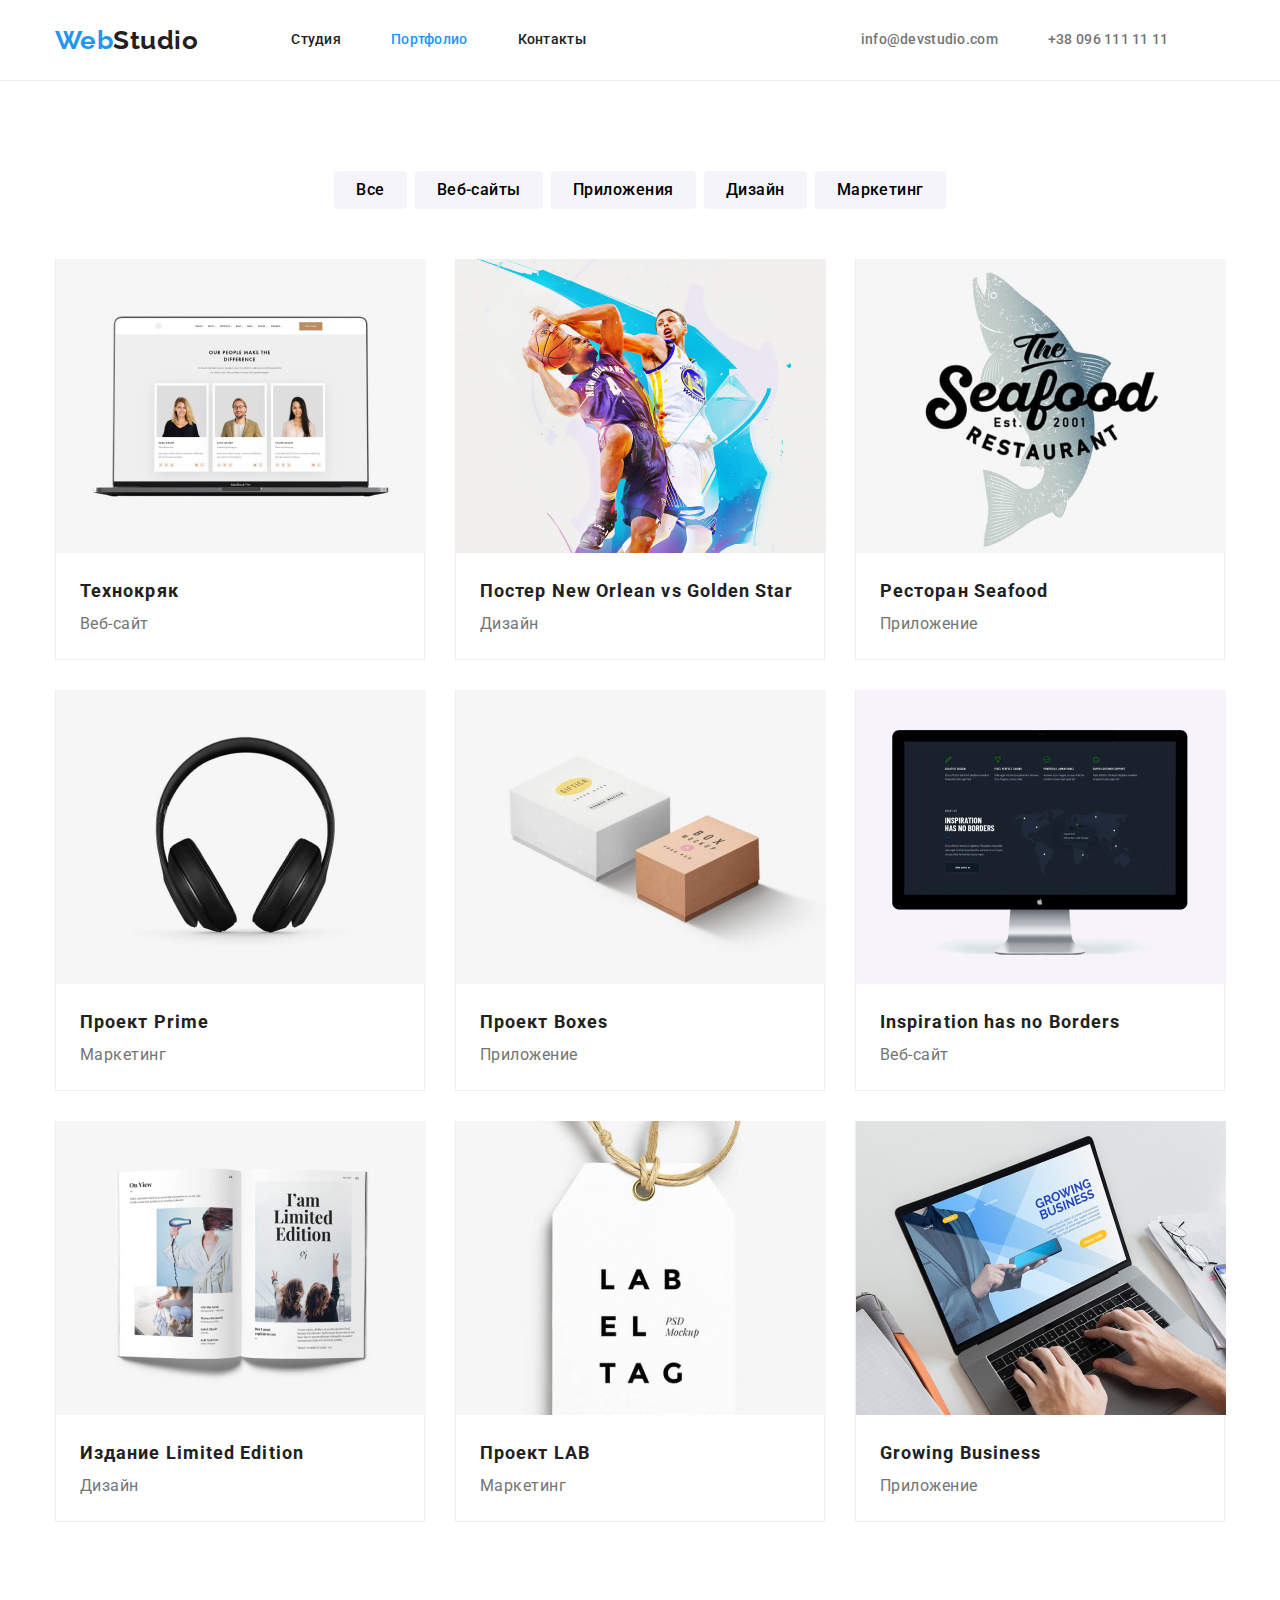
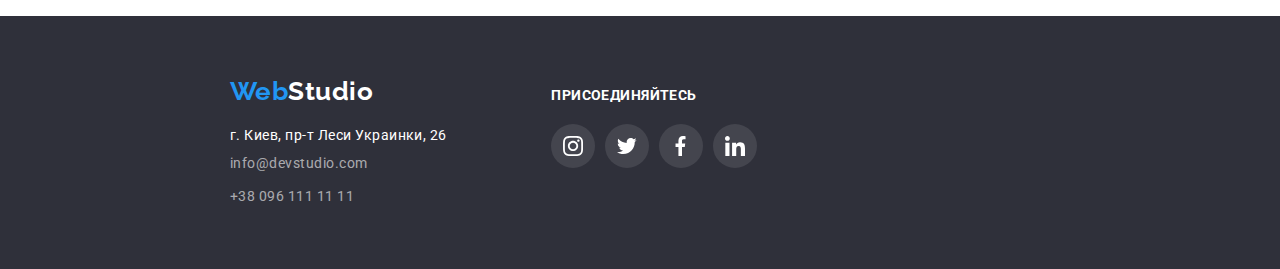
==== portfolio.html @ bd28117d "Revisions1" ====
<!DOCTYPE html>
<html lang="en">
<head>
    <meta charset="UTF-8">
    <meta name="viewport" content="width=device-width, initial-scale=1.0">
    <title>Document</title>
    <link rel="preconnect" href="https://fonts.gstatic.com">
    <link href="https://fonts.googleapis.com/css2?family=Raleway:wght@700&family=Roboto:wght@400;500;700;900&display=swap" rel="stylesheet">
    <link rel="stylesheet" href="./css/normalize.css">
    <link rel="stylesheet" href="./css/styles.css">
</head>
<body>
  <!--Шапка сайта-->
  <header>
    <div class="container header-block">
      <nav class="navigation">
        <a class="logo" href="./index.html"
          ><span class="accent">Web</span>Studio</a
        >
        <ul class="site-nav">
          <li><a class="link" href="./index.html">Студия</a></li>
          <li><a class="link current" href="./portfolio.html">Портфолио</a></li>
          <li><a class="link" href="">Контакты</a></li>
        </ul>
      </nav>
      <ul class="contacts">
        <li>
          <a class="info" href="mailto:info@devstudio.com"
            >info@devstudio.com</a
          >
        </li>
        <li>
          <a class="info" href="tel:+380961111111">+38 096 111 11 11</a>
        </li>
      </ul>
    </div>
  </header>
  <main>
    <section>
      <div class="container">
        <ul class="pfl-list">
            <li><button class="portfolio-button" type="button">Все</button></li>
            <li><button class="portfolio-button" type="button">Веб-сайты</button></li>
            <li><button class="portfolio-button" type="button">Приложения</button></li>
            <li><button class="portfolio-button" type="button">Дизайн</button></li>
            <li><button class="portfolio-button" type="button">Маркетинг</button></li>
        </ul>
        <ul class="gallery-list">
        <li class="gallery-item">
          <a class="pfl-link" href="">
              <img src="./images/img.jpg" alt="Ноутбук" width="370">
                <div class="description-box">
                  <h3 class="portf-title">Технокряк</h3>
                  <p class="portf-text">Веб-сайт</p>
                </div>
          </a>    
          </li>
          <li class="gallery-item">
            <a class="pfl-link" href="">
              <img src="./images/img (1).jpg" alt="Баскетболисты" width="370">
                <div class="description-box">
                  <h3 class="portf-title">Постер New Orlean vs Golden Star</h3>
                  <p class="portf-text">Дизайн</p>
                </div>
            </a>
          </li>
          <li class="gallery-item">
            <a class="pfl-link" href="">
              <img src="./images/img (2).jpg" alt="Ресторан морепродуктов" width="370">
                <div class="description-box">
                  <h3 class="portf-title">Ресторан Seafood</h3>
                  <p class="portf-text">Приложение</p>
                </div>
            </a>
          </li>
          <li class="gallery-item">
            <a class="pfl-link" href=""> 
              <img src="./images/img (3).jpg" alt="Наушники" width="370">
                <div class="description-box">
                  <h3 class="portf-title">Проект Prime</h3>
                  <p class="portf-text">Маркетинг</p>
                </div>
            </a>  
          </li>
          <li class="gallery-item">
            <a class="pfl-link" href="">          
              <img src="./images/img (4).jpg" alt="Коробки" width="370">
                <div class="description-box">
                  <h3 class="portf-title">Проект Boxes</h3>
                  <p class="portf-text">Приложение</p>
                </div>
            </a>
            </li> 
            <li class="gallery-item">
            <a class="pfl-link" href="">
              <img src="./images/img (5).jpg" alt="Монитор" width="370">
                <div class="description-box">
                  <h3 class="portf-title">Inspiration has no Borders</h3>
                  <p class="portf-text">Веб-сайт</p>
                </div>
            </a>
          </li>
        
          <li class="gallery-item">
            <a class="pfl-link" href="">
              <img src="./images/img (6).jpg" alt="Журнал" width="370">
                <div class="description-box">
                  <h3 class="portf-title">Издание Limited Edition</h3>
                  <p class="portf-text">Дизайн</p>
                </div>
            </a>
          </li>
          <li class="gallery-item">
            <a class="pfl-link" href="">
              <img src="./images/img (7).jpg" alt="Бирка" width="370">
                <div class="description-box">
                  <h3 class="portf-title">Проект LAB</h3>
                  <p class="portf-text">Маркетинг</p>
                </div>
            </a>
          </li>
          <li class="gallery-item">
            <a class="pfl-link" href="">
              <img src="./images/img (8).jpg" alt="Ноутбук" width="370">
                <div class="description-box">
                  <h3 class="portf-title">Growing Business</h3>
                  <p class="portf-text">Приложение</p>
                </div>
            </a>
          </li>
      </div>
      </ul>
    </section>
  </main>
  <footer>
    <div class="container footer-box">
      <a class="logo footer" href=""><span class="accent">Web</span>Studio
      </a>
      <address class="adress">г. Киев, пр-т Леси Украинки, 26</address>
      <ul class="footer-list">
        <li>
          <a class="info-links" href="mailto:info@devstudio.com"
            >info@devstudio.com</a
          >
        </li>
        <li>
          <a class="info-links" href="tel:+380961111111">+38 096 111 11 11</a>
        </li>
      </ul>
    </div>
    <div class="connect-box">
      <h3 class="connect-title">присоединяйтесь</h3>
        <div class="social-media-box">
          <ul class="social-media-list">
            <li class="social-media-item">
              <a class="social-media-link" href="">
                <svg class="social-media-icon" width="20" height="20">
                  <use href="./images/sprite.svg#icon-instagram">
                  </use>
                </svg>
              </a>
            </li>
            <li class="social-media-item">
              <a class="social-media-link" href="">
                <svg class="social-media-icon" width="20" height="20">
                  <use href="./images/sprite.svg#icon-twitter">
                  </use>
                </svg>
              </a>
            </li>
            <li class="social-media-item">
              <a class="social-media-link" href="">
                <svg class="social-media-icon" width="20" height="20">
                  <use href="./images/sprite.svg#icon-facebook">
                  </use>
                </svg>
              </a>
            </li>
            <li class="social-media-item">
              <a class="social-media-link" href="">
                <svg class="social-media-icon" width="20" height="20">
                  <use href="./images/sprite.svg#icon-linkedin">
                  </use>
              </svg>
              </a>
            </li>
          </ul>
        </div>
    </div>
  </footer>
</body>
</html>
---- css/styles.css ----
/*фоновый цвета*/
/*Цвет хедера #FFFFFF*/
/*Цвет героя цвет футера #2F303A*/
/*цвет секций #E5E5E5*/
/*цвет нашей команды #F5F4FA*/
/*первичный цвет текста #757575;*/
/*вторичный цвет текста  #212121; */
/*акцент #2196F3;*/
/* белый #FFFFFF*/
:root {
  --primary-text-color: #757575;
  --title-text-color: #212121;
  --accent-color: #2196F3;
  --primary-bg-color: #fff;
}
* {
  margin: 0;
  padding: 0;
  list-style: none;
}
h1,h2,h3,h4,h5,h6 {
  margin: 0;
  padding: 0;
}
ul {
  margin-block-start: 0em;
    margin-block-end: 0em;
    margin-inline-start: 0px;
    margin-inline-end: 0px;
    padding-inline-start: 0;
}
img {
  display: block;
}
body {
    font-family: Roboto, sans-serif;
    letter-spacing: 0.03em;
    font-weight: 400;

    background-color: var(--primary-bg-color);
    color: var(--primary-text-color);
  }
  header {
    background-color: var(--primary-bg-color);
    border-bottom: 1px solid #ECECEC;
  }
  /*------Container-----*/
  .container {
    width: 1200px;
    padding: 0 15px 0 15px;
    margin: 0 auto;
  }
  .header-block {
   display: flex;
   align-items: center;
   /* justify-content: space-between; */
  }
  .navigation {
    display: flex;
    align-items: center;
    height: inherit;
  }
  .site-nav {
    display: flex;
  }
  .contacts {
    margin-left: 275px;
    display: flex;
    align-items: center;
    justify-content: center;
  }

  .contacts li:last-child {
    margin-left: 50px;
  }
  .info {
    display: flex;
    align-items: center;
  }
  .info-span {
    padding-left: 10px;
  }
  /*Site nav*/
  .logo {
    margin-right: 93px;
    font-family: Raleway;
    font-weight: 700;
    text-decoration: none;
    font-size: 26px;
    line-height: 1.19;

    color: var(--title-text-color);
  }
  .logo .accent {
    color: var(--accent-color)
  }
  .site-nav li:not(:last-child) {
    margin-right: 50px;
  }
  .link {
    display: inline-block;
    padding-top: 32px;
    padding-bottom: 32px;
    font-weight: 500;
    font-size: 14px;
    line-height: 1.14;
    letter-spacing: 0.02em;
    text-decoration: none;

    color: var(--title-text-color);
  }
  .site-nav .link.current {
    color: var(--accent-color);
  }
  .contacts-box-icon:hover {
    fill: var(--accent-color); 
  }
  .site-nav .link:hover,
  .site-nav .link:focus,
  .contacts .info:hover,
  .contacts .info:focus {
    color: var(--accent-color);
  }
  .contacts .info {
    font-weight: 500;
    font-size: 14px;
    line-height: 1.14;
    letter-spacing: 0.02em;
    text-decoration: none;

    color: var(--primary-text-color);
  }
  /*Hero*/
  .hero {
    color: var(--primary-bg-color);
    /* background-color: #2F303A; */
    /* display: flex; */
    background-image:
    linear-gradient(rgba(47, 48, 58, 0.42),
    rgba(47, 48, 58, 0.42)), url(/images/fon.jpg);
    width: 1600px;
    height: 600px;
    margin-left: auto;
    margin-right: auto;
    background-repeat: no-repeat;
    background-position: center;
    background-size: cover;
    padding-top: 200px;
    padding-bottom: 200px;
    text-align: center;
  }
  .hero-title {
    margin: 0 auto;
    width: 696px;
    margin-bottom: 30px;

    font-weight: 900;
    font-size: 44px;
    line-height: 1.36;
    text-align: center;
    letter-spacing: 0.06em;
    text-transform: uppercase;
  }
  /*Button*/
  .hero-button {
    width: 200px;
    height: 50px;
    font-family: inherit;
    font-weight: 700;
    font-size: 16px;
    line-height: 1.88;
    border-radius: 4px;
    outline: none;
    border: none;
    cursor: pointer;
    color: var(--primary-bg-color);
    background-color: var(--accent-color);
  }
  .features-title {
    margin-top: 30px;
    margin-bottom: 10px;
    color: var(--title-text-color);
    font-weight: 700;
    font-size: 14px;
    line-height: 1.14;
    text-transform: uppercase;
  }
  .features-title-descriptions {
    color: var(--primary-text-color);
    font-weight: 400;
    font-size: 14px;
    line-height: 1.71;
  }
  /*Sections*/
  .visually-hidden {
    position: absolute;
    width: 1px;
    height: 1px;
    margin: -1px;
    padding: 0;
    overflow: hidden;
    border: 0;
    clip: rect(0 0 0 0);
}
/*_______Особенности_____*/
/* .icons-list {
  display: flex;
} */
.features-box {
  padding-top: 94px;
  padding-bottom: 94px;
}
  .features-list {
    display: flex;
    justify-content: space-between;
  }
  .features-item {
    width: 270px;
  }
  .features-img {
    display: flex;
    align-items: center;
    justify-content: center;
    width: 270px;
    height: 120px;
    border-radius: 4px;
    background: #F5F4FA;
  }
  .section {
    background-color: #fff;
  }
  .we-do-sec {
    padding-bottom: 94px;
  }
  .we-do-list {
    display: flex;
    justify-content: space-between;    
  }

  /* ___________Наша команда_____ */
  .section-title {
    margin-bottom: 50px;
    color: var(--title-text-color);
    font-weight: 700;
    font-size: 36px;
    line-height: 1.16;
    text-align: center;
  }

  .section-team {
    padding-top: 94px;
    padding-bottom: 50px;
    background-color: #F5F4FA;
  }
  .team-list {
    display: flex;
    justify-content: space-between;
  }
    .team-item {
      background: #FFFFFF;
      box-shadow: 0px 1px 3px rgba(0, 0, 0, 0.12), 0px 1px 1px rgba(0, 0, 0, 0.14), 0px 2px 1px rgba(0, 0, 0, 0.2);
      border-radius: 0px 0px 4px 4px;
    }
  .title {
    padding-bottom: 10px;
    color: var(--title-text-color);
    font-weight: 500;
    font-size: 16px;
    line-height: 1.18;
    text-align: center;
  }
  .text {
    padding-bottom: 16px;
    color: var(--title-text-color);
    font-weight: normal;
    font-size: 16px;
    line-height: 1.18;
    text-align: center;
  }
  .team-card {
    padding-top: 30px;
    padding-bottom: 30px;
    box-shadow: 0px 1px 3px rgba(0, 0, 0, 0.12), 0px 1px 1px rgba(0, 0, 0, 0.14), 0px 2px 1px rgba(0, 0, 0, 0.2);
    border-radius: 0px 0px 4px 4px;
  }
  .team-social-media-icon {
    fill: #AFB1B8;
  }
  .team-social-media-link:hover svg {
    fill: #FFFFFF;
  }
  /*_______Clients_____*/
  .clients-box {
    padding-top: 94px;
    padding-bottom: 94px;
  }
  .clients-item {
    width: 170px;
    height: 90px;
  }
  .clients-link {
    width: 100%;
    height: 100%;
    display: flex;
    align-items: center;
    justify-content: center;
    border: 1px solid #AFB1B8;
    box-sizing: border-box;
    border-radius: 4px;
  }
  .company-icon {
    fill: #AFB1B8;
  }
  .clients-link:hover {
    border-color: #2196F3;
  }
  .clients-item:hover svg {
    fill: #2196F3;
  }
  .clients-list {
    display: flex;
    justify-content: space-between;
  }
  /*Footer*/
  footer {
    display: flex;
    /* padding-top: 60px;
    padding-bottom: 60px; */
    background-color: #2F303A;
  }
  .connect-box {
    width: 206px;
  }
  .footer-box {
   width: min-content;
   margin: 60px 70px 60px 215px;
  }
  .social-media-list {
    display: flex;
    align-items: center;
    justify-content: center;
  }
  .social-media-item {
    /* width: 44px;
    height: 44px; */
  }
  .team-social-media-link:hover,
  .social-media-link:hover {
    background-color: #2196F3;
  }
  .team-social-media-link,
  .social-media-link {
    width: 44px;
    height: 44px;
    display: flex;
    align-items: center;
    justify-content: center;
    /* width: 100%;
    height: 100%; */
    border-radius: 50%;
    border: none;
    background-color: rgba(255, 255, 255, 0.1);
  }
  .social-media-icon {
    fill: #FFFFFF;
  }
  .social-media-list li:not(:last-child) {
    padding-right: 10px;
  }
  .connect-title {
  margin-top: 72px;
  margin-bottom: 20px;
  font-weight: 700;
  font-size: 14px;
  line-height: 1.14;
  letter-spacing: 0.03em;
  text-transform: uppercase;
  color: #FFFFFF
}
  .logo.footer {
    display: inline-block;
    margin-bottom: 20px;
    color: var(--primary-bg-color)
  }
  .adress {
    margin-bottom: 9px;
    font-weight: 400;
    font-size: 14px;
    line-height: 1.17;
    font-style: normal;
    color: #fff;
  }
  .info-links {
    text-decoration: none;
    font-weight: 400;
    font-size: 14px;
    line-height: 1.71;
    color: rgba(255, 255, 255, 0.6);
  }
  .footer-list li:not(:last-child) {
    margin-bottom: 9px;
  }
  /*Портфолио*/
  .portfolio-button {
    font-weight: 500;
    font-size: 16px;
    line-height: 1.62;
    text-align: center;
    border: none;
    cursor: pointer;
  }
  .pfl-list li:not(:last-child) {
    margin-right: 8px;
  }
  .link .portfolio-button-current {
    color: var(--primary-bg-color);
    background-color: var(--accent-color);
  }
  .pfl-list {
    display: flex;
    justify-content: center;
    padding-top: 90px;
    padding-bottom: 50px;
  }
  .portfolio-button {
    padding: 6px 22px 6px 22px;
    background: #F5F4FA;
    border-radius: 4px;
    font-weight: 500;
    font-size: 16px;
    line-height: 1.62;
    letter-spacing: 0.03em
  }
  .portfolio-button:hover,
  .portfolio-button:focus {
    background-color: var(--accent-color);
    color: var(--primary-bg-color);
  }
  .description-box {
    padding: 20px 24px 20px 24px;
  }
  .gallery-list {
    width: 1200px;
    display: flex;
    flex-wrap: wrap;
    /* justify-content: space-between; */
    margin-left: -30px;
    margin-top: -30px;
    margin-bottom: 94px;
    box-sizing: border-box;
  }
  .gallery-item {
    width: 370px;
    border: 1px solid #EEEEEE;
    border-top: none;
    margin-left: 30px;
    margin-top: 30px;
    box-sizing: border-box;
  }
  .gallery-item:hover,
  .gallery-item:focus {
    box-shadow: 0px 1px 1px rgba(0, 0, 0, 0.12),
    0px 4px 4px rgba(0, 0, 0, 0.06),
    1px 4px 6px rgba(0, 0, 0, 0.16);

  }
  .pfl-link {
    display: inline-block;
    text-decoration: none;
  }
  .portf-title {
    /* margin-top: 20px;
    margin-left: 24px;
    margin-bottom: 4px; */
    font-weight: bold;
    font-size: 18px;
    line-height: 2;
    letter-spacing: 0.06em;
    color: var(--title-text-color)
  }
  a {
  
  }
  .portf-text {
    /* margin-top: 4px;
    margin-left: 24px;
    margin-bottom: 20px; */
    font-weight: normal;
    font-size: 16px;
    line-height: 1.87;
    color: var(--primary-text-color)
  }
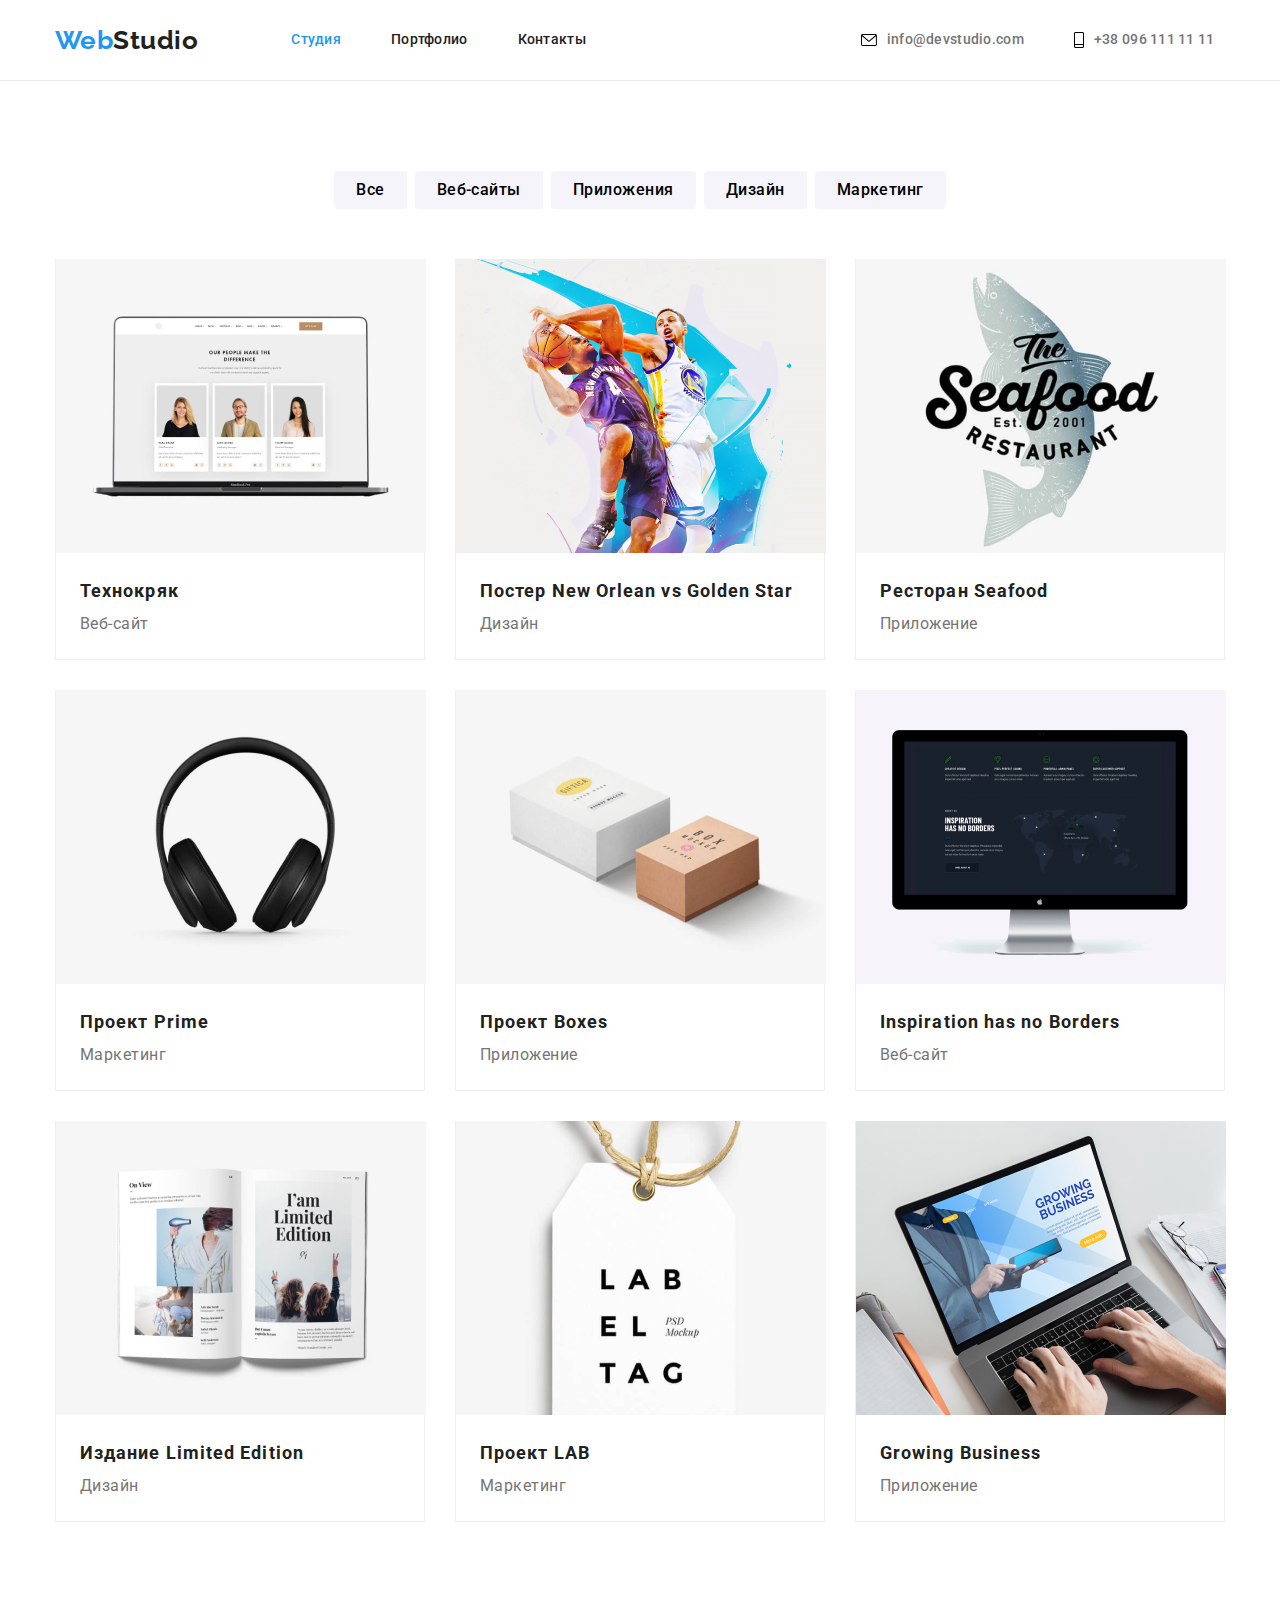
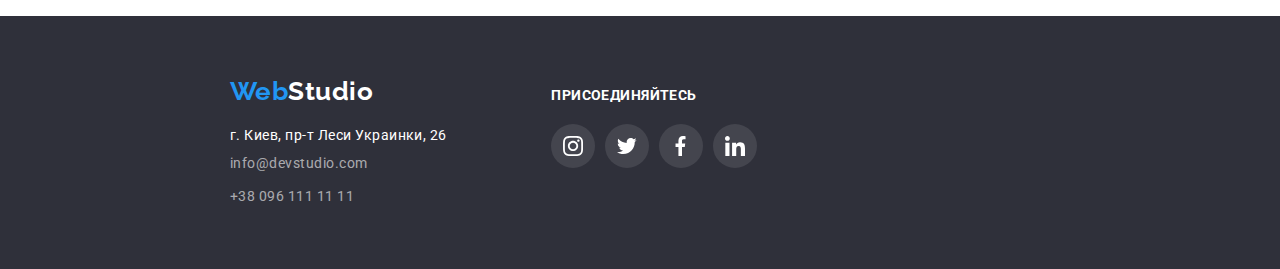
==== commit 203517c7: "Portfolio header update" ====
--- a/portfolio.html
+++ b/portfolio.html
@@ -18,19 +18,33 @@
           ><span class="accent">Web</span>Studio</a
         >
         <ul class="site-nav">
-          <li><a class="link" href="./index.html">Студия</a></li>
-          <li><a class="link current" href="./portfolio.html">Портфолио</a></li>
+          <li><a class="link current" href="">Студия</a></li>
+          <li><a class="link" href="./portfolio.html">Портфолио</a></li>
           <li><a class="link" href="">Контакты</a></li>
         </ul>
       </nav>
       <ul class="contacts">
         <li>
-          <a class="info" href="mailto:info@devstudio.com"
-            >info@devstudio.com</a
-          >
-        </li>
-        <li>
-          <a class="info" href="tel:+380961111111">+38 096 111 11 11</a>
+          <div class="contacts-box-icon">
+            <a class="info" href="mailto:info@devstudio.com">
+              <svg class="info-svg" width="16" height="12">
+                <use href="./images/sprite.svg#icon-envelope">
+                </use>
+              </svg>
+              <span class="info-span">info@devstudio.com</span>
+            </a>
+          </div>
+        </li>
+        <li>
+          <div class="contacts-box-icon">
+            <a class="info" href="tel:+380961111111">
+              <svg class="info-svg" width="10" height="16">
+                <use href="./images/sprite.svg#icon-phone">
+                </use>
+              </svg>
+              <span class="info-span">+38 096 111 11 11</span>
+            </a>
+          </div>
         </li>
       </ul>
     </div>
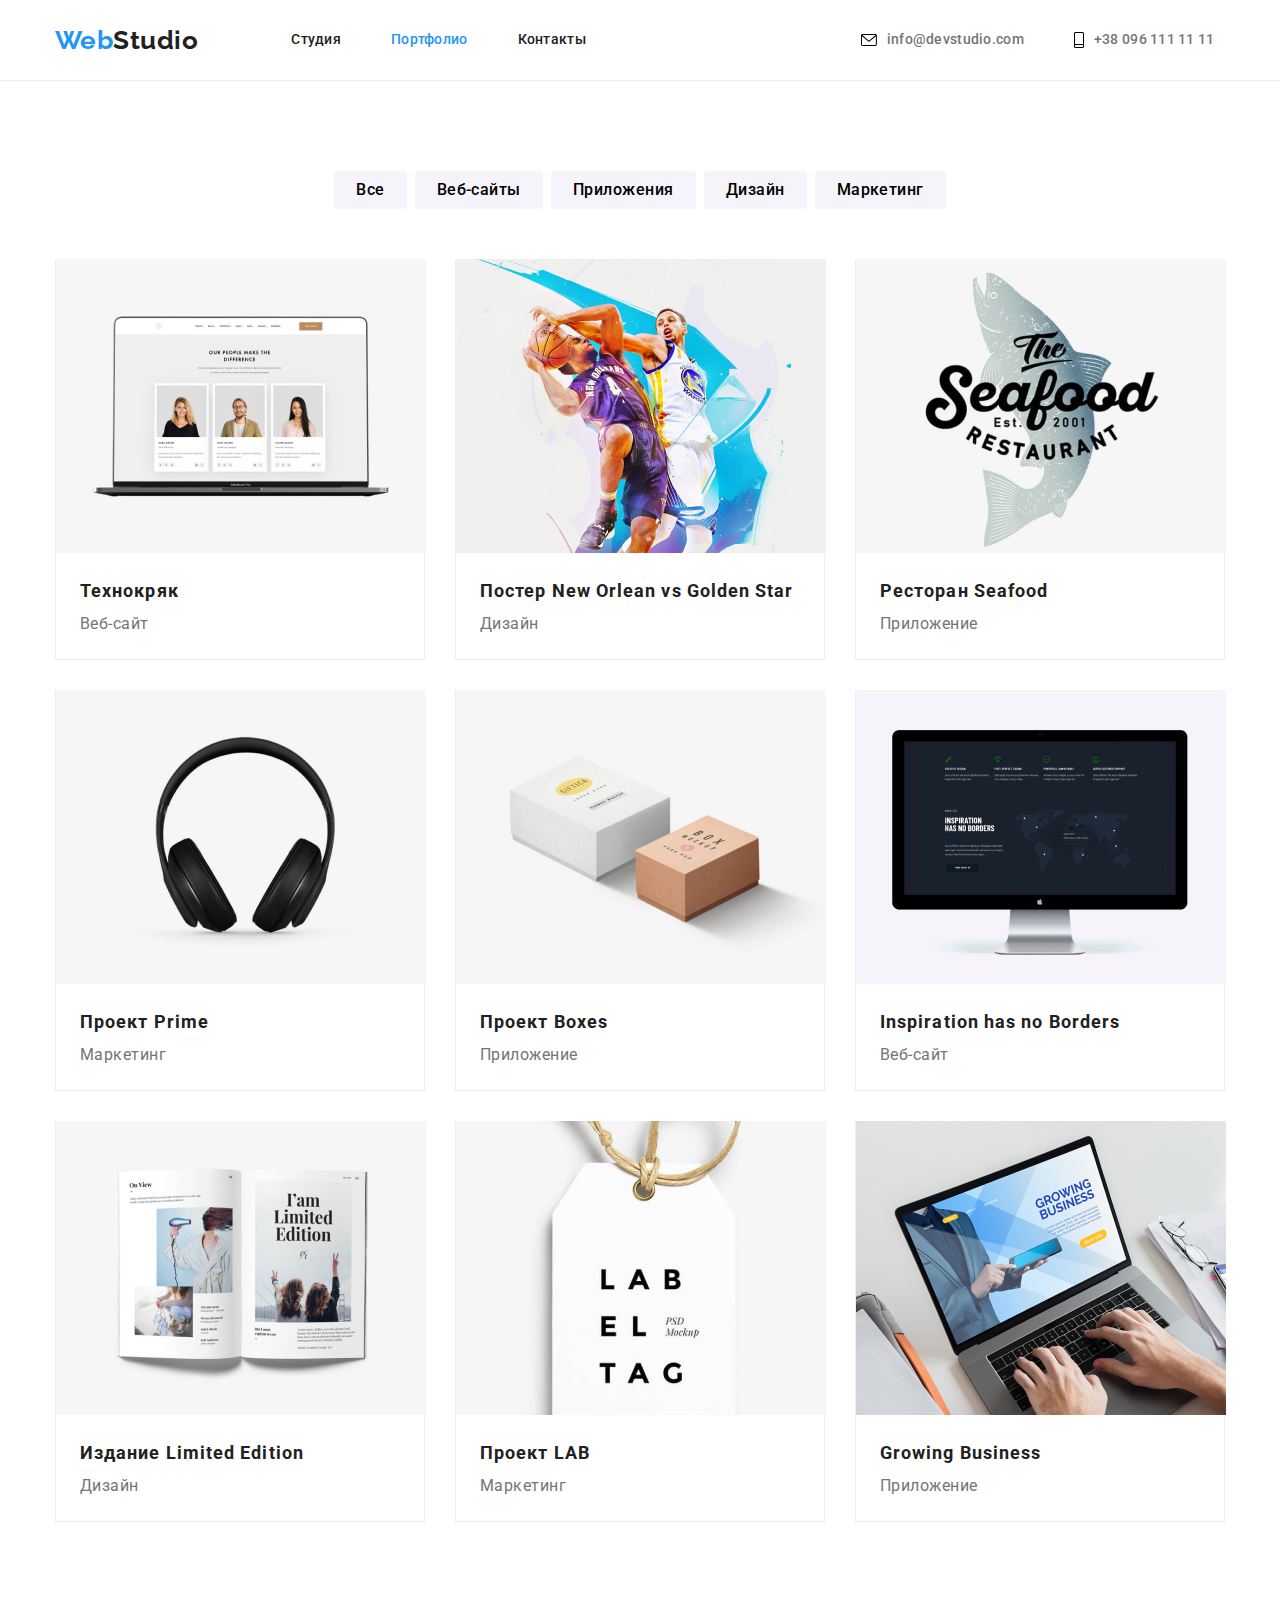
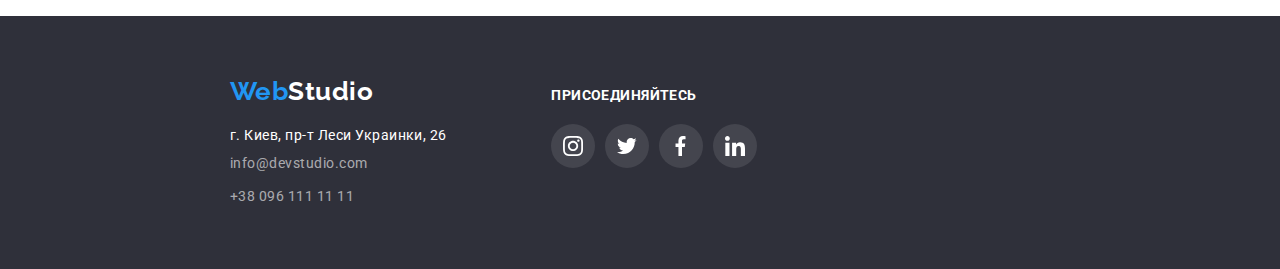
==== commit d8d21364: "Again" ====
--- a/portfolio.html
+++ b/portfolio.html
@@ -18,8 +18,8 @@
           ><span class="accent">Web</span>Studio</a
         >
         <ul class="site-nav">
-          <li><a class="link current" href="">Студия</a></li>
-          <li><a class="link" href="./portfolio.html">Портфолио</a></li>
+          <li><a class="link" href="./index.html">Студия</a></li>
+          <li><a class="link current" href="./portfolio.html">Портфолио</a></li>
           <li><a class="link" href="">Контакты</a></li>
         </ul>
       </nav>
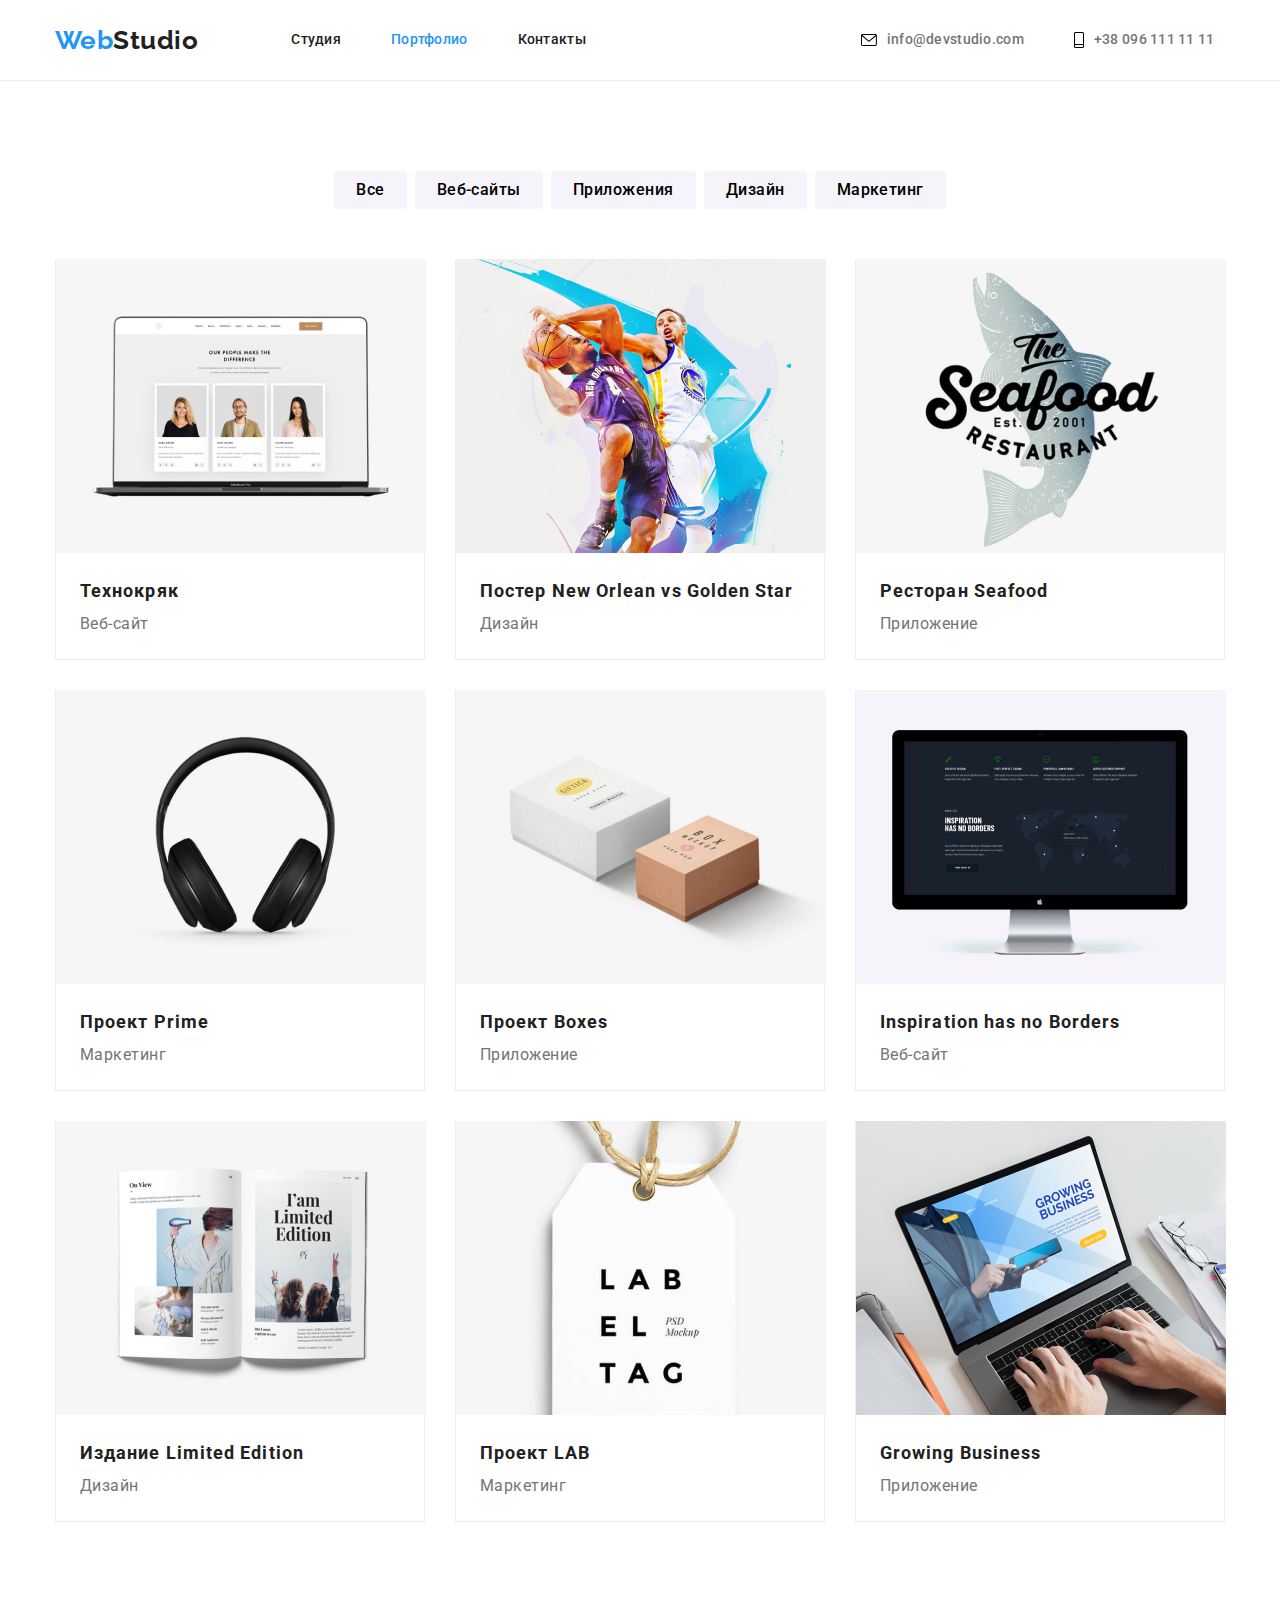
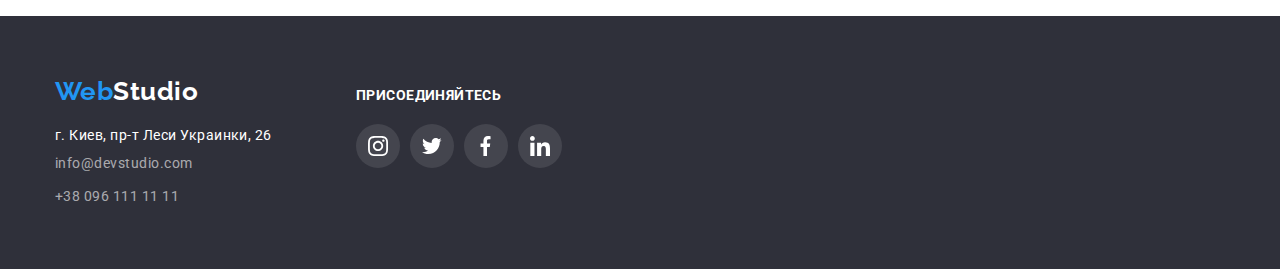
==== commit ff6e04b0: "Поправки" ====
--- a/portfolio.html
+++ b/portfolio.html
@@ -50,7 +50,7 @@
     </div>
   </header>
   <main>
-    <section>
+    <section class="pfl-section">
       <div class="container">
         <ul class="pfl-list">
             <li><button class="portfolio-button" type="button">Все</button></li>
@@ -114,7 +114,6 @@
                 </div>
             </a>
           </li>
-        
           <li class="gallery-item">
             <a class="pfl-link" href="">
               <img src="./images/img (6).jpg" alt="Журнал" width="370">
@@ -148,59 +147,59 @@
   </main>
   <footer>
     <div class="container footer-box">
-      <a class="logo footer" href=""><span class="accent">Web</span>Studio
-      </a>
-      <address class="adress">г. Киев, пр-т Леси Украинки, 26</address>
-      <ul class="footer-list">
-        <li>
-          <a class="info-links" href="mailto:info@devstudio.com"
-            >info@devstudio.com</a
-          >
-        </li>
-        <li>
-          <a class="info-links" href="tel:+380961111111">+38 096 111 11 11</a>
-        </li>
-      </ul>
+      <div class="info-box">
+        <a class="logo footer" href=""><span class="accent">Web</span>Studio
+        </a>
+        <address class="adress">г. Киев, пр-т Леси Украинки, 26</address>
+        <ul class="footer-list">
+          <li>
+            <a class="info-links" href="mailto:info@devstudio.com"
+              >info@devstudio.com</a
+            >
+          </li>
+          <li>
+            <a class="info-links" href="tel:+380961111111">+38 096 111 11 11</a>
+          </li>
+        </ul>
+      </div>
+      <div class="connect-box">
+        <h3 class="connect-title">присоединяйтесь</h3>
+            <ul class="social-media-list">
+              <li class="social-media-item">
+                <a class="social-media-link" href="">
+                  <svg class="social-media-icon" width="20" height="20">
+                    <use href="./images/sprite.svg#icon-instagram">
+                    </use>
+                  </svg>
+                </a>
+              </li>
+              <li class="social-media-item">
+                <a class="social-media-link" href="">
+                  <svg class="social-media-icon" width="20" height="20">
+                    <use href="./images/sprite.svg#icon-twitter">
+                    </use>
+                  </svg>
+                </a>
+              </li>
+              <li class="social-media-item">
+                <a class="social-media-link" href="">
+                  <svg class="social-media-icon" width="20" height="20">
+                    <use href="./images/sprite.svg#icon-facebook">
+                    </use>
+                  </svg>
+                </a>
+              </li>
+              <li class="social-media-item">
+                <a class="social-media-link" href="">
+                  <svg class="social-media-icon" width="20" height="20">
+                    <use href="./images/sprite.svg#icon-linkedin">
+                    </use>
+                </svg>
+                </a>
+              </li>
+            </ul>
+      </div>
     </div>
-    <div class="connect-box">
-      <h3 class="connect-title">присоединяйтесь</h3>
-        <div class="social-media-box">
-          <ul class="social-media-list">
-            <li class="social-media-item">
-              <a class="social-media-link" href="">
-                <svg class="social-media-icon" width="20" height="20">
-                  <use href="./images/sprite.svg#icon-instagram">
-                  </use>
-                </svg>
-              </a>
-            </li>
-            <li class="social-media-item">
-              <a class="social-media-link" href="">
-                <svg class="social-media-icon" width="20" height="20">
-                  <use href="./images/sprite.svg#icon-twitter">
-                  </use>
-                </svg>
-              </a>
-            </li>
-            <li class="social-media-item">
-              <a class="social-media-link" href="">
-                <svg class="social-media-icon" width="20" height="20">
-                  <use href="./images/sprite.svg#icon-facebook">
-                  </use>
-                </svg>
-              </a>
-            </li>
-            <li class="social-media-item">
-              <a class="social-media-link" href="">
-                <svg class="social-media-icon" width="20" height="20">
-                  <use href="./images/sprite.svg#icon-linkedin">
-                  </use>
-              </svg>
-              </a>
-            </li>
-          </ul>
-        </div>
-    </div>
-  </footer>
+    </footer>
 </body>
 </html>--- a/css/styles.css
+++ b/css/styles.css
@@ -112,7 +112,8 @@
   .site-nav .link.current {
     color: var(--accent-color);
   }
-  .contacts-box-icon:hover {
+  .contacts-box-icon .info:hover,
+  .contacts-box-icon .info:focus {
     fill: var(--accent-color); 
   }
   .site-nav .link:hover,
@@ -137,8 +138,8 @@
     /* display: flex; */
     background-image:
     linear-gradient(rgba(47, 48, 58, 0.42),
-    rgba(47, 48, 58, 0.42)), url(/images/fon.jpg);
-    width: 1600px;
+    rgba(47, 48, 58, 0.42)), url(../images/fon.jpg);
+    max-width: 1600px;
     height: 600px;
     margin-left: auto;
     margin-right: auto;
@@ -148,6 +149,11 @@
     padding-top: 200px;
     padding-bottom: 200px;
     text-align: center;
+  }
+  .hero:hover {
+    background-image:
+    linear-gradient(rgba(47, 48, 58, 0),
+    rgba(47, 48, 58, 0)), url(../images/fon.jpg);
   }
   .hero-title {
     margin: 0 auto;
@@ -249,7 +255,7 @@
 
   .section-team {
     padding-top: 94px;
-    padding-bottom: 50px;
+    padding-bottom: 94px;
     background-color: #F5F4FA;
   }
   .team-list {
@@ -286,7 +292,8 @@
   .team-social-media-icon {
     fill: #AFB1B8;
   }
-  .team-social-media-link:hover svg {
+  .team-social-media-link:hover svg,
+  .team-social-media-link:focus svg {
     fill: #FFFFFF;
   }
   /*_______Clients_____*/
@@ -311,10 +318,12 @@
   .company-icon {
     fill: #AFB1B8;
   }
-  .clients-link:hover {
+  .clients-link:hover,
+  .clients-link:focus {
     border-color: #2196F3;
   }
-  .clients-item:hover svg {
+  .clients-link:hover svg,
+  .clients-link:focus svg {
     fill: #2196F3;
   }
   .clients-list {
@@ -323,29 +332,33 @@
   }
   /*Footer*/
   footer {
-    display: flex;
+    /* display: flex; */
     /* padding-top: 60px;
     padding-bottom: 60px; */
     background-color: #2F303A;
   }
+  .footer-box {
+    display: flex;
+  }
   .connect-box {
     width: 206px;
   }
-  .footer-box {
-   width: min-content;
-   margin: 60px 70px 60px 215px;
+  .info-box {
+   width: 231px;
+   margin: 60px 70px 60px 0px;
   }
   .social-media-list {
     display: flex;
     align-items: center;
     justify-content: center;
   }
-  .social-media-item {
-    /* width: 44px;
-    height: 44px; */
-  }
+  /* .social-media-item {
+    width: 44px;
+    height: 44px; }*/
   .team-social-media-link:hover,
-  .social-media-link:hover {
+  .team-social-media-link:focus,
+  .social-media-link:hover,
+  .social-media-link:focus {
     background-color: #2196F3;
   }
   .team-social-media-link,
@@ -416,10 +429,12 @@
     color: var(--primary-bg-color);
     background-color: var(--accent-color);
   }
+  .pfl-section {
+    padding-top: 90px;
+  }
   .pfl-list {
     display: flex;
     justify-content: center;
-    padding-top: 90px;
     padding-bottom: 50px;
   }
   .portfolio-button {
@@ -462,7 +477,6 @@
     box-shadow: 0px 1px 1px rgba(0, 0, 0, 0.12),
     0px 4px 4px rgba(0, 0, 0, 0.06),
     1px 4px 6px rgba(0, 0, 0, 0.16);
-
   }
   .pfl-link {
     display: inline-block;
@@ -478,9 +492,6 @@
     letter-spacing: 0.06em;
     color: var(--title-text-color)
   }
-  a {
-  
-  }
   .portf-text {
     /* margin-top: 4px;
     margin-left: 24px;
